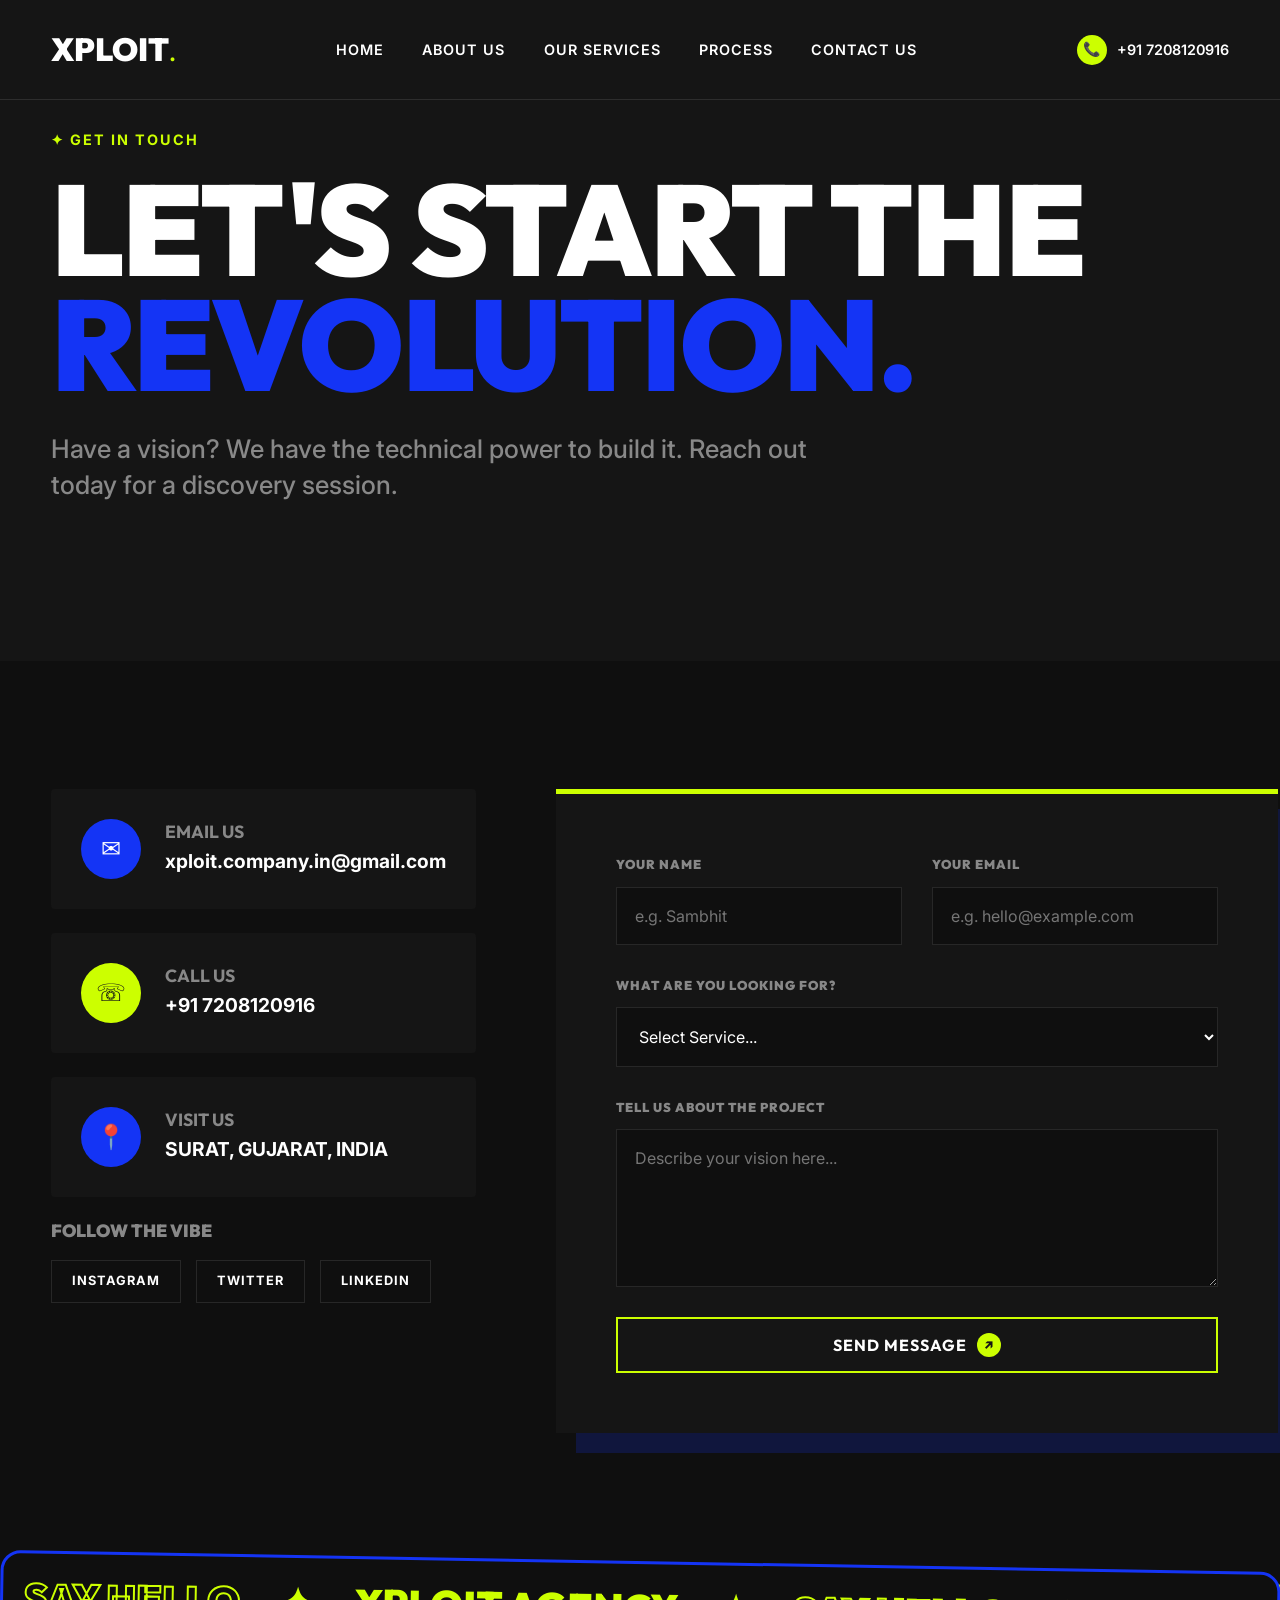
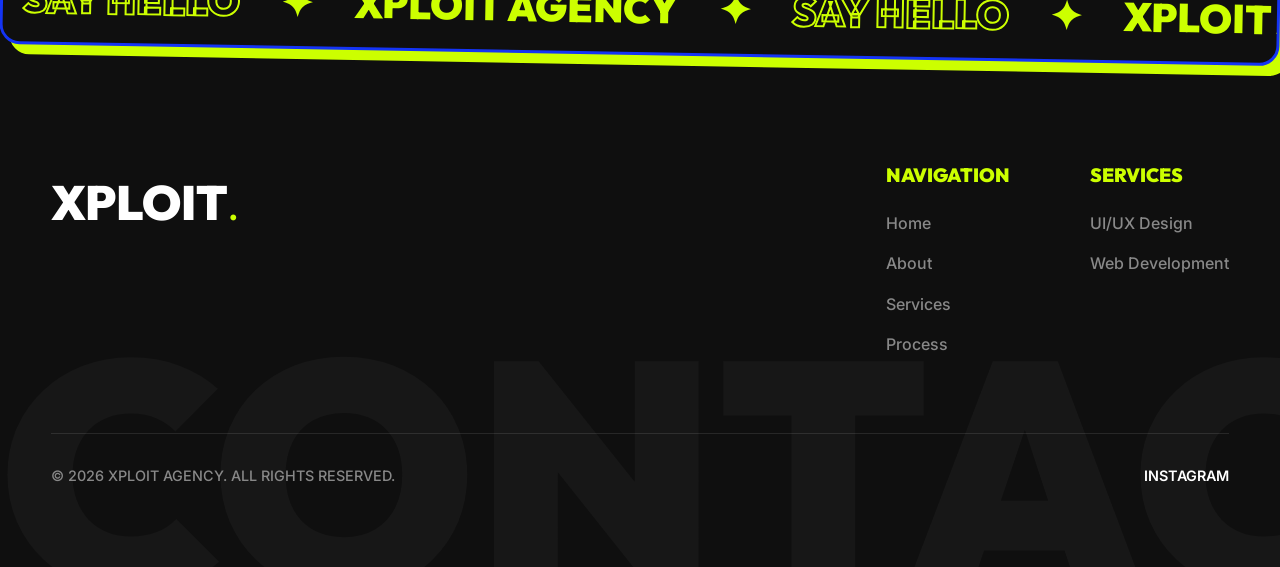
==== contact.html @ c64db159 "Add files via upload" ====
<!DOCTYPE html>
<html lang="en">
<head>
    <meta charset="UTF-8">
    <meta name="viewport" content="width=device-width, initial-scale=1.0">
    <title>Contact Us | Xploit Agency</title>
    <meta name="description" content="Get in touch with Xploit Agency for high-end digital solutions.">
    
    <!-- Google Fonts -->
    <link rel="preconnect" href="https://fonts.googleapis.com">
    <link rel="preconnect" href="https://fonts.gstatic.com" crossorigin>
    <link href="https://fonts.googleapis.com/css2?family=Outfit:wght@400;700;900&family=Inter:wght@400;500;600&display=swap" rel="stylesheet">
    
    <link rel="stylesheet" href="styles.css">
</head>
<body class="bg-darker text-white">
    <header class="navbar">
        <div class="container">
            <a href="index.html" class="logo">
                <span class="logo-text">XPLOIT</span><span class="dot">.</span>
            </a>
            <nav class="nav-links">
                <a href="index.html">Home</a>
                <a href="about.html">About Us</a>
                <a href="services.html">Our Services</a>
                <a href="process.html">Process</a>
                <a href="contact.html" class="active">Contact Us</a>
            </nav>
            <div class="nav-contact">
                <span class="phone-icon">📞</span>
                <span class="phone-number">+91 7208120916</span>
            </div>
            <button class="mobile-menu-btn" aria-label="Toggle menu">
                <span></span>
                <span></span>
                <span></span>
            </button>
        </div>
    </header>

    <main>
        <!-- Contact Hero -->
        <section class="contact-hero section-padding bg-dark">
            <div class="container">
                <div class="section-label neon-text">✦ GET IN TOUCH</div>
                <h1 class="giant-text">LET'S START THE<br><span class="text-blue">REVOLUTION.</span></h1>
                <p class="big-para" style="max-width: 800px; margin-top: 30px; color: var(--color-grey);">
                    Have a vision? We have the technical power to build it. Reach out today for a discovery session.
                </p>
            </div>
        </section>

        <!-- Contact Content Section -->
        <section class="contact-main-section section-padding">
            <div class="container">
                <div class="contact-grid">
                    
                    <!-- Left: Contact Details -->
                    <div class="contact-details">
                        <div class="contact-method-card">
                            <span class="method-icon blue-bg">✉</span>
                            <div class="method-info">
                                <h3>EMAIL US</h3>
                                <a href="mailto:xploit.company.in@gmail.com">xploit.company.in@gmail.com</a>
                            </div>
                        </div>

                        <div class="contact-method-card">
                            <span class="method-icon neon-bg" style="color:var(--color-dark)">☏</span>
                            <div class="method-info">
                                <h3>CALL US</h3>
                                <a href="tel:+917208120916">+91 7208120916</a>
                            </div>
                        </div>

                        <div class="contact-method-card">
                            <span class="method-icon blue-bg">📍</span>
                            <div class="method-info">
                                <h3>VISIT US</h3>
                                <p>SURAT, GUJARAT, INDIA</p>
                            </div>
                        </div>

                        <div class="social-box mt-4">
                            <h3>FOLLOW THE VIBE</h3>
                            <div class="social-links-grid">
                                <a href="#" class="social-tag">INSTAGRAM</a>
                                <a href="#" class="social-tag">TWITTER</a>
                                <a href="#" class="social-tag">LINKEDIN</a>
                            </div>
                        </div>
                    </div>

                    <!-- Right: Sleek Form -->
                    <div class="contact-form-wrapper">
                        <form id="xploit-contact-form" class="modern-form">
                            <div class="form-row">
                                <div class="input-group">
                                    <label>YOUR NAME</label>
                                    <input type="text" placeholder="e.g. Sambhit" required>
                                </div>
                                <div class="input-group">
                                    <label>YOUR EMAIL</label>
                                    <input type="email" placeholder="e.g. hello@example.com" required>
                                </div>
                            </div>

                            <div class="input-group">
                                <label>WHAT ARE YOU LOOKING FOR?</label>
                                <select required>
                                    <option value="" disabled selected>Select Service...</option>
                                    <option value="uiux">UI/UX Design</option>
                                    <option value="web">Web Development</option>
                                    <option value="prototype">Build & Prototype</option>
                                    <option value="other">Full Launch</option>
                                </select>
                            </div>

                            <div class="input-group">
                                <label>TELL US ABOUT THE PROJECT</label>
                                <textarea placeholder="Describe your vision here..." rows="6" required></textarea>
                            </div>

                            <button type="submit" class="btn btn-outline-neon" style="width: 100%; justify-content: center;">
                                SEND MESSAGE <span>↗</span>
                            </button>
                        </form>
                    </div>

                </div>
            </div>
        </section>

        <!-- Decorative Strip -->
        <div class="funky-strip">
            <div class="funky-marquee">
                <span class="outline">SAY HELLO</span> <span>✦</span>
                <span>XPLOIT AGENCY</span> <span>✦</span>
                <span class="outline">SAY HELLO</span> <span>✦</span>
                <span>XPLOIT AGENCY</span> <span>✦</span>
                <span class="outline">SAY HELLO</span> <span>✦</span>
                <span>XPLOIT AGENCY</span> <span>✦</span>
                <span class="outline">SAY HELLO</span> <span>✦</span>
                <span>XPLOIT AGENCY</span> <span>✦</span>
            </div>
        </div>
    </main>

    <footer class="big-footer bg-darker">
        <div class="container">
            <div class="footer-top">
                <div class="footer-brand">
                    <a href="index.html" class="logo">
                        <span class="logo-text text-white">XPLOIT</span><span class="dot neon-text">.</span>
                    </a>
                </div>
                <div class="footer-links-grid">
                    <div class="footer-column">
                        <h4>NAVIGATION</h4>
                        <a href="index.html">Home</a>
                        <a href="about.html">About</a>
                        <a href="services.html">Services</a>
                        <a href="process.html">Process</a>
                    </div>
                    <div class="footer-column">
                        <h4>SERVICES</h4>
                        <a href="#">UI/UX Design</a>
                        <a href="#">Web Development</a>
                    </div>
                </div>
            </div>
            <div class="footer-bottom">
                <div class="copyright">&copy; 2026 XPLOIT AGENCY. ALL RIGHTS RESERVED.</div>
                <div class="socials">
                    <a href="#">INSTAGRAM</a>
                </div>
            </div>
        </div>
        <div class="footer-watermark">CONTACT</div>
    </footer>

    <script src="script.js"></script>
</body>
</html>
---- styles.css ----
/* CSS Reset & Variables */
:root {
    /* Xploit Theme Colors */
    --color-blue: #1434F5;
    --color-neon: #CCFF00;
    --color-dark: #151515;
    --color-darker: #0F0F0F;
    --color-dark-grey: #222222;
    --color-light: #F4F4F4;
    --color-white: #FFFFFF;
    --color-grey: #888888;
    
    /* Typography */
    --font-heading: 'Outfit', sans-serif;
    --font-body: 'Inter', sans-serif;
    
    /* Layout */
    --transition: all 0.3s cubic-bezier(0.25, 0.8, 0.25, 1);
}

* { margin: 0; padding: 0; box-sizing: border-box; }
html { scroll-behavior: smooth; }
body {
    background-color: var(--color-darker);
    color: var(--color-white);
    font-family: var(--font-body);
    line-height: 1.6;
    overflow-x: hidden;
}

/* Backgrounds & Text Colors */
.bg-blue { background-color: var(--color-blue); }
.bg-dark { background-color: var(--color-dark); }
.bg-darker { background-color: var(--color-darker); }
.bg-light { background-color: var(--color-light); }
.bg-neon { background-color: var(--color-neon); }

.neon-bg { background-color: var(--color-neon); }
.blue-bg { background-color: var(--color-blue); }

.text-white { color: var(--color-white) !important; }
.text-dark { color: var(--color-darker) !important; }
.neon-text { color: var(--color-neon) !important; }
.text-blue { color: var(--color-blue) !important; }
.text-grey { color: var(--color-grey) !important; }

/* Base Container */
.container {
    width: 100%;
    max-width: 1600px; 
    margin: 0 auto;
    padding: 0 4vw;
}

/* Typography Base */
h1, h2, h3, h4, h5, .logo-text, .giant-text, .stat-number {
    font-family: var(--font-heading);
    font-weight: 900;
    text-transform: uppercase;
    line-height: 1.1;
}

/* Buttons */
.btn {
    display: inline-flex;
    align-items: center;
    gap: 10px;
    padding: 14px 28px;
    border-radius: 0; /* Boxy buttons for this theme */
    font-family: var(--font-heading);
    font-weight: 700;
    font-size: 1rem;
    text-transform: uppercase;
    text-decoration: none;
    transition: var(--transition);
    cursor: pointer;
    letter-spacing: 1px;
}

.btn-outline-neon {
    border: 2px solid var(--color-neon);
    color: var(--color-white);
    background: transparent;
}
.btn-outline-neon:hover {
    background: var(--color-neon);
    color: var(--color-dark);
}
.btn-outline-neon span {
    background: var(--color-neon);
    color: var(--color-dark);
    border-radius: 50%;
    width: 24px;
    height: 24px;
    display: flex;
    justify-content: center;
    align-items: center;
    font-size: 0.9rem;
}
.btn-outline-neon:hover span {
    background: var(--color-white);
}

.btn-dark-outline {
    border: 2px solid rgba(255,255,255,0.2);
    color: var(--color-white);
}
.btn-dark-outline:hover {
    border-color: var(--color-neon);
    color: var(--color-neon);
}

.btn-outline-dark {
    border: 2px solid var(--color-darker);
    color: var(--color-darker);
}
.btn-outline-dark:hover {
    background: var(--color-darker);
    color: var(--color-neon);
}

.btn-solid-dark {
    background: var(--color-darker);
    color: var(--color-white);
    border: 2px solid var(--color-darker);
}
.btn-solid-dark:hover {
    background: transparent;
    color: var(--color-darker);
}

/* Section Spacing */
.section-padding { padding: clamp(80px, 10vw, 140px) 0; }

/* Navbar */
.navbar {
    position: absolute;
    top: 0;
    left: 0;
    width: 100%;
    height: 100px;
    display: flex;
    align-items: center;
    z-index: 1000;
    background: transparent;
    border-bottom: 1px solid rgba(255,255,255,0.1);
    transition: background 0.3s ease;
}

.navbar.scrolled {
    position: fixed;
    background: var(--color-blue);
    box-shadow: 0 10px 30px rgba(0,0,0,0.3);
}

.navbar .container {
    display: flex;
    justify-content: space-between;
    align-items: center;
}

.logo {
    text-decoration: none;
    font-size: 2rem;
    color: var(--color-white);
    display: flex;
    align-items: baseline;
}
.logo .dot { color: var(--color-neon); }

.nav-links { display: flex; gap: 3vw; }
.nav-links a {
    text-decoration: none;
    color: var(--color-white);
    font-weight: 600;
    font-size: 0.9rem;
    text-transform: uppercase;
    letter-spacing: 1px;
    transition: var(--transition);
}
.nav-links a:hover, .nav-links a.active { color: var(--color-neon); }

.nav-contact {
    display: flex;
    align-items: center;
    gap: 10px;
    color: var(--color-white);
    font-weight: 600;
    font-size: 0.9rem;
}
.nav-contact .phone-icon {
    background: var(--color-neon);
    color: var(--color-dark);
    width: 30px;
    height: 30px;
    border-radius: 50%;
    display: flex;
    justify-content: center;
    align-items: center;
    font-size: 14px;
}

.mobile-menu-btn { display: none; background: none; border: none; cursor: pointer; flex-direction: column; gap: 6px; z-index: 1001; }
.mobile-menu-btn span { display: block; width: 30px; height: 3px; background-color: var(--color-white); transition: var(--transition); }

/* Hero Section */
.hero {
    min-height: 100vh;
    padding-top: 150px;
    position: relative;
    overflow: hidden;
    display: flex;
    align-items: center;
}

.hero-grid {
    display: flex;
    justify-content: space-between;
    align-items: flex-start;
    position: relative;
    z-index: 2;
    width: 100%;
}

.hero-stats {
    flex: 0 0 180px;
    display: flex;
    flex-direction: column;
    gap: 40px;
}

.stat-number {
    font-size: 2.5rem;
    color: var(--color-white);
    margin-bottom: 5px;
}
.stat-number .neon-plus { color: var(--color-neon); }
.stat-label {
    font-size: 0.8rem;
    font-weight: 600;
    color: rgba(255,255,255,0.7);
    text-transform: uppercase;
    letter-spacing: 1px;
}

.hero-center {
    flex: 1;
    text-align: center;
    position: relative;
    z-index: 10;
}

.giant-text {
    font-size: clamp(4rem, 10vw, 12rem);
    line-height: 0.9;
    letter-spacing: -2px;
}

.hero-right {
    flex: 0 0 250px;
    display: flex;
    flex-direction: column;
    align-items: flex-end;
    text-align: right;
    gap: 30px;
}

.decorative-star {
    color: var(--color-neon);
    font-size: 3rem;
    line-height: 1;
}

.hero-desc {
    color: rgba(255,255,255,0.9);
    font-size: 0.95rem;
}

.hero-outline-bg {
    position: absolute;
    top: 50%;
    left: 50%;
    transform: translate(-50%, -50%);
    font-family: var(--font-heading);
    font-size: clamp(10rem, 25vw, 30rem);
    font-weight: 900;
    color: transparent;
    -webkit-text-stroke: 2px rgba(255,255,255,0.1);
    z-index: 1;
    pointer-events: none;
    white-space: nowrap;
}

/* Marquee Strip */
.marquee-strip {
    background: var(--color-neon);
    padding: 20px 0;
    overflow: hidden;
    position: relative;
    white-space: nowrap;
    display: flex;
    align-items: center;
}

.marquee-content {
    display: inline-flex;
    animation: marquee 20s linear infinite;
}

.marquee-content span {
    font-family: var(--font-heading);
    font-weight: 900;
    font-size: 1.5rem;
    color: var(--color-darker);
    text-transform: uppercase;
    margin: 0 30px;
}
.marquee-content .plus {
    margin: 0;
}

@keyframes marquee {
    0% { transform: translateX(0); }
    100% { transform: translateX(-50%); }
}

/* Section Headers */
.section-label {
    font-size: 0.9rem;
    font-weight: 700;
    letter-spacing: 2px;
    margin-bottom: 20px;
}

.section-top { margin-bottom: 60px; }
.section-title-wrapper {
    display: flex;
    justify-content: space-between;
    align-items: flex-end;
    gap: 40px;
    flex-wrap: wrap;
}

.what-we-do h2 {
    font-size: clamp(2rem, 4vw, 3.5rem);
    max-width: 800px;
}

/* Services Cards / What We Do */
.services-cards {
    display: grid;
    grid-template-columns: repeat(3, 1fr);
    gap: 30px;
}

.svc-card {
    padding: 40px;
    display: flex;
    flex-direction: column;
    gap: 20px;
    border-radius: 4px;
    transition: transform 0.3s ease;
}

.svc-card:hover { transform: translateY(-10px); }

.dark-card { background: var(--color-dark-grey); }
.blue-card { background: var(--color-blue); }

.svc-top {
    display: flex;
    justify-content: space-between;
    align-items: flex-start;
    gap: 20px;
}

.svc-card h3 { font-size: 1.5rem; }
.svc-card p { font-size: 0.95rem; opacity: 0.8; margin-bottom: 20px; }

.arrow-circle {
    width: 40px;
    height: 40px;
    border-radius: 50%;
    display: flex;
    justify-content: center;
    align-items: center;
    font-weight: bold;
    font-size: 1.2rem;
    flex-shrink: 0;
}
.arrow-circle.neon-arrow { background: var(--color-neon); color: var(--color-dark); }

.svc-image {
    width: 100%;
    height: 200px;
    background-size: cover;
    background-position: center;
    margin-top: auto;
}
.placeholder-img-1 { background-image: url('https://images.unsplash.com/photo-1542744173-8e7e53415bb0?q=80&w=800'); }
.placeholder-img-2 { background-image: url('https://images.unsplash.com/photo-1551288049-bebda4e38f71?q=80&w=800'); }
.placeholder-img-3 { background-image: url('https://images.unsplash.com/photo-1552664730-d307ca884978?q=80&w=800'); }

/* About / Who We Are */
.who-we-are { overflow: hidden; }

.about-grid {
    display: grid;
    grid-template-columns: 1fr 1fr 1fr;
    gap: 5vw;
    align-items: center;
    margin-bottom: 80px;
}

.about-left h2 { font-size: clamp(2rem, 3.5vw, 3.5rem); margin-bottom: 20px; }
.about-left p { margin-bottom: 30px; font-size: 1.05rem; }

.about-badges { display: flex; flex-direction: column; gap: 15px; }
.badge-item { display: flex; align-items: center; gap: 15px; }
.badge-icon {
    width: 36px; height: 36px; border-radius: 50%;
    display: flex; justify-content: center; align-items: center;
    color: var(--color-dark); font-weight: bold; font-size: 1.2rem;
}
.badge-item .blue-bg { color: var(--color-white); }
.badge-text { font-weight: 700; color: var(--color-darker); font-size: 0.9rem; }

.portrait-image-wrapper img {
    width: 100%;
    height: 600px;
    object-fit: cover;
    object-position: center top;
}

.intro-box {
    background: #fff;
    padding: 20px;
    box-shadow: 0 10px 30px rgba(0,0,0,0.05);
    margin-bottom: 40px;
    border-top: 4px solid var(--color-neon);
}
.intro-box img { width: 100%; height: 120px; object-fit: cover; margin-bottom: 15px; }
.intro-box p { font-size: 0.9rem; color: var(--color-dark-grey); font-weight: 600;}

.progress-container { display: flex; flex-direction: column; gap: 20px; }
.progress-item { width: 100%; }
.progress-top { display: flex; justify-content: space-between; margin-bottom: 8px; font-weight: 700; color: var(--color-darker); font-size: 0.9rem;}
.progress-bar { width: 100%; height: 8px; background: #e0e0e0; border-radius: 4px; overflow: hidden; }
.progress-fill { height: 100%; }

/* Funky Marquee Strip */
.funky-strip {
    background: var(--color-darker);
    padding: 24px 0;
    margin-bottom: 30px;
    border-radius: 20px;
    overflow: hidden;
    display: flex;
    white-space: nowrap;
    border: 3px solid var(--color-blue);
    position: relative;
    box-shadow: 10px 10px 0 var(--color-neon);
    transform: rotate(1deg);
    transition: var(--transition);
}
.funky-strip:hover {
    transform: rotate(-1deg);
    box-shadow: -10px 10px 0 var(--color-blue);
    border-color: var(--color-neon);
}
.funky-marquee {
    display: inline-flex;
    animation: marquee 12s linear infinite;
    align-items: center;
}
.funky-marquee span {
    font-family: var(--font-heading);
    font-weight: 900;
    font-size: 2.5rem;
    color: var(--color-neon);
    margin: 0 20px;
    line-height: 1;
}
.funky-marquee span.outline {
    color: transparent;
    -webkit-text-stroke: 2px var(--color-neon);
}

/* Neon Callout */
.neon-callout-strip {
    padding: 40px;
    text-align: center;
    font-family: var(--font-heading);
    font-weight: 900;
    font-size: clamp(1.5rem, 3vw, 2.5rem);
    letter-spacing: 1px;
}

/* Process Section */
.process h2 { font-size: clamp(2rem, 3.5vw, 3.5rem); max-width: 800px; margin: 0 auto; }
.process-steps {
    display: grid;
    grid-template-columns: repeat(4, 1fr);
    gap: 30px;
    margin-top: 60px;
}
.step-card {
    padding: 30px 0;
    border-top: 1px solid rgba(255,255,255,0.1);
}
.step-number { font-size: 3rem; margin-bottom: 15px; }
.step-card h3 { font-size: 1.2rem; }

/* CTA Banner */
.cta-flex { display: flex; justify-content: space-between; align-items: center; flex-wrap: wrap; gap: 30px; }
.giant-cta { font-size: clamp(2.5rem, 5vw, 4.5rem); letter-spacing: -1px; }

/* Big Footer */
.big-footer { padding: 80px 0; position: relative; overflow: hidden; }
.footer-top { display: flex; gap: 60px; flex-wrap: wrap; margin-bottom: 60px; position: relative; z-index: 2;}
.footer-brand .logo-text { font-size: 3rem; }
.footer-brand .dot { font-size: 3rem; }

.footer-links-grid { display: flex; gap: 80px; flex-wrap: wrap; flex: 1; justify-content: flex-end; }
.footer-column h4 { font-size: 1.2rem; color: var(--color-white); margin-bottom: 24px; color: var(--color-neon);}
.footer-column a { display: block; color: var(--color-grey); text-decoration: none; margin-bottom: 15px; font-weight: 500; transition: var(--transition); }
.footer-column a:hover { color: var(--color-white); }

.footer-bottom { display: flex; justify-content: space-between; align-items: center; padding-top: 30px; border-top: 1px solid rgba(255,255,255,0.1); color: var(--color-grey); font-weight: 500; font-size: 0.9rem; position: relative; z-index: 2;}
.socials { display: flex; gap: 30px; }
.socials a { color: var(--color-white); text-decoration: none; font-weight: 600; font-size: 0.9rem; transition: var(--transition); }
.socials a:hover { color: var(--color-neon); }

/* Giant Watermark */
.footer-watermark {
    font-family: var(--font-heading);
    font-size: clamp(8rem, 25vw, 30rem);
    font-weight: 900;
    color: rgba(255, 255, 255, 0.03);
    text-align: center;
    line-height: 0.75;
    position: absolute;
    bottom: -5%;
    left: 50%;
    transform: translateX(-50%);
    width: 100%;
    pointer-events: none;
    z-index: 1;
}

/* Responsive Overrides */
@media (max-width: 1200px) {
    .about-grid { grid-template-columns: 1fr; }
    .about-center { order: -1; }
    .portrait-image-wrapper img { height: 400px; }
}

@media (max-width: 992px) {
    .hero-grid { flex-direction: column; align-items: center; text-align: center; gap: 50px; }
    .hero-stats { flex-direction: row; justify-content: center; flex-wrap: wrap; gap: 30px; }
    .hero-right { align-items: center; text-align: center; }
    
    .services-cards, .process-steps { grid-template-columns: 1fr; }
    .section-title-wrapper { flex-direction: column; align-items: flex-start; }
    .what-we-do h2 { max-width: 100%; }
    
    .brands-strip { flex-wrap: wrap; gap: 20px; justify-content: center; }
    .neon-callout-strip { display: flex; flex-direction: column; }
    .cta-flex { flex-direction: column; text-align: center; }
}

@media (max-width: 768px) {
    .nav-links, .nav-contact { display: none; }
    .mobile-menu-btn { display: flex; }

    .nav-links.mobile-active {
        display: flex;
        flex-direction: column;
        position: absolute;
        top: 100px;
        left: 0;
        width: 100%;
        background: var(--color-blue);
        padding: 20px;
        border-bottom: 1px solid rgba(255,255,255,0.1);
        box-shadow: 0 10px 30px rgba(0,0,0,0.5);
    }
    
    .nav-links.mobile-active a {
        padding: 15px 0;
        border-bottom: 1px solid rgba(255,255,255,0.1);
        text-align: center;
        width: 100%;
        font-size: 1.2rem;
    }
    
    .footer-top {
        display: flex;
        flex-direction: column;
        align-items: flex-start;
        text-align: left;
    }
    .footer-links-grid { 
        justify-content: flex-start; 
        text-align: left;
        width: 100%;
        display: grid;
        grid-template-columns: 1fr 1fr;
        gap: 40px 20px;
        margin-top: 20px;
    }
    .footer-column:last-child {
        grid-column: span 2;
    }
    .footer-brand {
        display: flex;
        flex-direction: column;
        align-items: flex-start;
        text-align: left;
    }
    .footer-bottom { 
        flex-direction: column; 
        gap: 20px; 
        align-items: flex-start;
        text-align: left; 
    }
}

/* About Page Specific Styles */
.big-para {
    font-size: clamp(1.2rem, 2vw, 1.8rem);
    line-height: 1.4;
    font-weight: 500;
    margin-bottom: 30px;
}

.about-intro-grid {
    display: grid;
    grid-template-columns: 2fr 1fr;
    gap: 80px;
    margin-top: 40px;
    align-items: center;
}

.intro-right {
    position: relative;
    display: flex;
    justify-content: center;
    align-items: center;
}

.decorative-blob {
    position: absolute;
    width: 200px;
    height: 200px;
    border-radius: 50%;
    filter: blur(80px);
    opacity: 0.5;
    z-index: 1;
}

.intro-right .stat-card {
    position: relative;
    z-index: 2;
    padding: 60px 40px;
    text-align: center;
    border: 3px solid var(--color-neon);
    box-shadow: 15px 15px 0 var(--color-white);
}

.intro-right .stat-card h2 {
    font-size: 6rem;
    line-height: 1;
}

.intro-right .stat-card p {
    font-weight: 900;
    letter-spacing: 2px;
    color: var(--color-white);
}

/* Team Cards */
.team-grid {
    display: grid;
    grid-template-columns: repeat(3, 1fr);
    gap: 40px;
    margin-top: 80px;
}

.team-card {
    background: var(--color-dark);
    border: 1px solid rgba(255,255,255,0.05);
    transition: var(--transition);
}

.team-card:hover {
    border-color: var(--color-blue);
    transform: translateY(-10px);
}

.member-image-wrapper {
    position: relative;
    overflow: hidden;
    height: 450px;
}

.member-image-wrapper img {
    width: 100%;
    height: 100%;
    object-fit: cover;
    filter: grayscale(1);
    transition: var(--transition);
}

.team-card:hover .member-image-wrapper img {
    filter: grayscale(0);
    transform: scale(1.05);
}

.member-overlay {
    position: absolute;
    inset: 0;
    background: rgba(20, 52, 245, 0.4);
    display: flex;
    justify-content: center;
    align-items: center;
    gap: 20px;
    opacity: 0;
    transition: var(--transition);
}

.team-card:hover .member-overlay {
    opacity: 1;
}

.social-link {
    width: 45px;
    height: 45px;
    background: var(--color-neon);
    color: var(--color-dark);
    display: flex;
    justify-content: center;
    align-items: center;
    font-weight: 900;
    cursor: pointer;
}

.member-info {
    padding: 30px;
    text-align: center;
}

.member-info h3 {
    font-size: 1.8rem;
    margin-bottom: 5px;
}

.member-degree {
    font-size: 0.8rem;
    font-weight: 700;
    color: rgba(255,255,255,0.6);
    letter-spacing: 1px;
    margin-bottom: 15px;
}

.member-role {
    font-weight: 500;
    color: var(--color-grey);
}

@media (max-width: 992px) {
    .about-intro-grid, .team-grid {
        grid-template-columns: 1fr;
    }
    .intro-right {
        margin-top: 40px;
    }
}

/* Services Page Specific Styles */
.services-detailed-grid {
    display: flex;
    flex-direction: column;
    gap: 120px;
    margin-top: 80px;
}

.service-detail-card {
    display: grid;
    grid-template-columns: 100px 1fr 1fr;
    gap: 60px;
    align-items: center;
    border-top: 1px solid rgba(255,255,255,0.05);
    padding-top: 60px;
    transition: var(--transition);
}

.service-detail-card:hover { border-top-color: var(--color-neon); }

.sd-number {
    font-family: var(--font-heading);
    font-size: 4rem;
    font-weight: 900;
    line-height: 1;
    color: transparent;
    -webkit-text-stroke: 1px var(--color-grey);
}

.service-detail-card:hover .sd-number {
    color: var(--color-neon);
    -webkit-text-stroke: 0;
}

.sd-content h2 {
    font-size: 3rem;
    margin-bottom: 25px;
    letter-spacing: -1px;
}

.sd-content p {
    font-size: 1.1rem;
    color: var(--color-grey);
    line-height: 1.8;
    margin-bottom: 30px;
}

.sd-features {
    list-style: none;
    display: grid;
    grid-template-columns: repeat(2, 1fr);
    gap: 15px;
}

.sd-features li {
    font-weight: 700;
    color: var(--color-white);
    font-size: 0.9rem;
    letter-spacing: 1px;
}

.sd-image-placeholder {
    width: 100%;
    height: 350px;
    display: flex;
    justify-content: center;
    align-items: center;
    position: relative;
    overflow: hidden;
    clip-path: polygon(0% 0%, 100% 0%, 100% 90%, 90% 100%, 0% 100%);
    transition: var(--transition);
    background: var(--color-dark); /* Fallback bg */
}

.sd-image-placeholder img {
    width: 100%;
    height: 100%;
    object-fit: cover;
    filter: grayscale(1) brightness(0.6);
    transition: var(--transition);
}

.service-detail-card:hover .sd-image-placeholder img {
    filter: grayscale(0) brightness(1);
    transform: scale(1.1);
}

.sd-image-placeholder .icon-box {
    font-size: 8rem;
    line-height: 1;
    transition: var(--transition);
}

.service-detail-card:hover .icon-box {
    transform: rotate(15deg) scale(1.2);
}

@media (max-width: 1200px) {
    .service-detail-card {
        grid-template-columns: 100px 1fr;
    }
    .sd-image-placeholder {
        grid-column: span 2;
        margin-top: 40px;
    }
}

@media (max-width: 768px) {
    .service-detail-card {
        grid-template-columns: 1fr;
        gap: 20px;
    }
    .sd-number { font-size: 3rem; }
    .sd-content h2 { font-size: 2rem; }
    .sd-features { grid-template-columns: 1fr; }
    .sd-image-placeholder { grid-column: span 1; height: 250px; }
}

/* Process Page Specific Styles */
.process-timeline {
    display: flex;
    flex-direction: column;
    gap: 150px;
}

.process-step-item {
    display: flex;
    flex-direction: column;
    gap: 40px;
}

.ps-header {
    display: flex;
    align-items: center;
    gap: 20px;
    border-bottom: 2px solid rgba(255,255,255,0.05);
    padding-bottom: 20px;
}

.ps-number {
    font-family: var(--font-heading);
    font-size: 5rem;
    font-weight: 900;
    line-height: 1;
}

.ps-title {
    font-size: 3rem;
    letter-spacing: -1px;
    text-transform: uppercase;
}

.ps-body {
    display: grid;
    grid-template-columns: 1fr 1fr;
    gap: 80px;
    align-items: center;
}

.ps-body.flipped .ps-content {
    order: 2;
}

.ps-body.flipped .ps-visual {
    order: 1;
}

.ps-content p {
    font-size: 1.2rem;
    color: var(--color-grey);
    margin-bottom: 30px;
}

.ps-list {
    list-style: none;
    display: grid;
    grid-template-columns: 1fr 1fr;
    gap: 20px;
}

.ps-list li {
    font-weight: 700;
    color: var(--color-white);
    letter-spacing: 1px;
    font-size: 0.9rem;
}

.ps-visual {
    width: 100%;
    height: 400px;
    display: flex;
    justify-content: center;
    align-items: center;
    border-radius: 4px;
    position: relative;
    overflow: hidden;
    transition: var(--transition);
    z-index: 1;
}

.ps-visual::after {
    content: '';
    position: absolute;
    inset: 0;
    border: 3px solid var(--color-neon);
    transform: translate(15px, 15px);
    z-index: -1;
    transition: var(--transition);
}

.process-step-item:hover .ps-visual {
    transform: translate(-10px, -10px);
    box-shadow: 20px 20px 0 var(--color-blue);
}

.process-step-item:hover .ps-visual::after {
    transform: translate(25px, 25px);
    border-color: var(--color-white);
}

.ps-visual img {
    width: 100%;
    height: 100%;
    object-fit: cover;
    filter: grayscale(1) brightness(0.7);
    transition: var(--transition);
}

.process-step-item:hover .ps-visual img {
    filter: grayscale(0) brightness(1);
    transform: scale(1.05);
}

.ps-icon {
    display: none; /* Hide if still there */
}

@media (max-width: 992px) {
    .ps-title { font-size: 2rem; }
    .ps-number { font-size: 3.5rem; }
    .ps-body, .ps-body.flipped {
        grid-template-columns: 1fr;
    }
    .ps-body.flipped .ps-content, .ps-body.flipped .ps-visual {
        order: unset;
    }
    .ps-list { grid-template-columns: 1fr; }
    .ps-visual { height: 250px; }
    .ps-icon { font-size: 6rem; }
}

/* Contact Page Specific Styles */
.contact-grid {
    display: grid;
    grid-template-columns: 1fr 1.5fr;
    gap: 80px;
}

.contact-method-card {
    display: flex;
    align-items: center;
    gap: 24px;
    background: var(--color-dark);
    padding: 30px;
    margin-bottom: 24px;
    border-radius: 4px;
    transition: var(--transition);
}

.contact-method-card:hover { border-bottom: 3px solid var(--color-blue); transform: translateY(-5px); }

.method-icon {
    width: 60px;
    height: 60px;
    border-radius: 50%;
    display: flex;
    justify-content: center;
    align-items: center;
    font-size: 1.5rem;
}

.method-info h3 { font-size: 1.1rem; color: var(--color-grey); margin-bottom: 5px; font-family: var(--font-heading); font-weight: 700; text-transform: uppercase; }
.method-info a, .method-info p { font-size: 1.2rem; font-weight: 700; color: var(--color-white); text-decoration: none; }
.method-info a:hover { color: var(--color-neon); }

.social-box h3 { font-size: 1.1rem; color: var(--color-grey); margin-bottom: 20px; text-transform: uppercase; font-family: var(--font-heading); font-weight: 900; }
.social-links-grid { display: flex; flex-wrap: wrap; gap: 15px; }

.social-tag {
    padding: 10px 20px;
    border: 1px solid rgba(255,255,255,0.1);
    color: var(--color-white);
    text-decoration: none;
    font-weight: 700;
    font-size: 0.8rem;
    transition: var(--transition);
    letter-spacing: 1px;
}

.social-tag:hover { background: var(--color-white); color: var(--color-dark); border-color: var(--color-white); }

/* Form Styles */
.contact-form-wrapper {
    background: var(--color-dark);
    padding: 60px;
    border-top: 5px solid var(--color-neon);
    box-shadow: 20px 20px 0 rgba(20, 52, 245, 0.2);
}

.modern-form .form-row {
    display: grid;
    grid-template-columns: 1fr 1fr;
    gap: 30px;
}

.input-group {
    margin-bottom: 30px;
    display: flex;
    flex-direction: column;
}

.input-group label {
    font-family: var(--font-heading);
    font-weight: 900;
    font-size: 0.8rem;
    color: var(--color-grey);
    margin-bottom: 12px;
    letter-spacing: 1px;
}

.input-group input, .input-group textarea, .input-group select {
    background: var(--color-darker);
    border: 1px solid rgba(255,255,255,0.1);
    padding: 18px;
    color: var(--color-white);
    font-family: var(--font-body);
    font-size: 1rem;
    transition: var(--transition);
    border-radius: 0;
}

.input-group input:focus, .input-group textarea:focus, .input-group select:focus {
    outline: none;
    border-color: var(--color-neon);
    box-shadow: 0 0 15px rgba(204, 255, 0, 0.1);
}

@media (max-width: 992px) {
    .contact-grid { grid-template-columns: 1fr; }
    .modern-form .form-row { grid-template-columns: 1fr; }
    .contact-form-wrapper { padding: 40px 20px; }
}
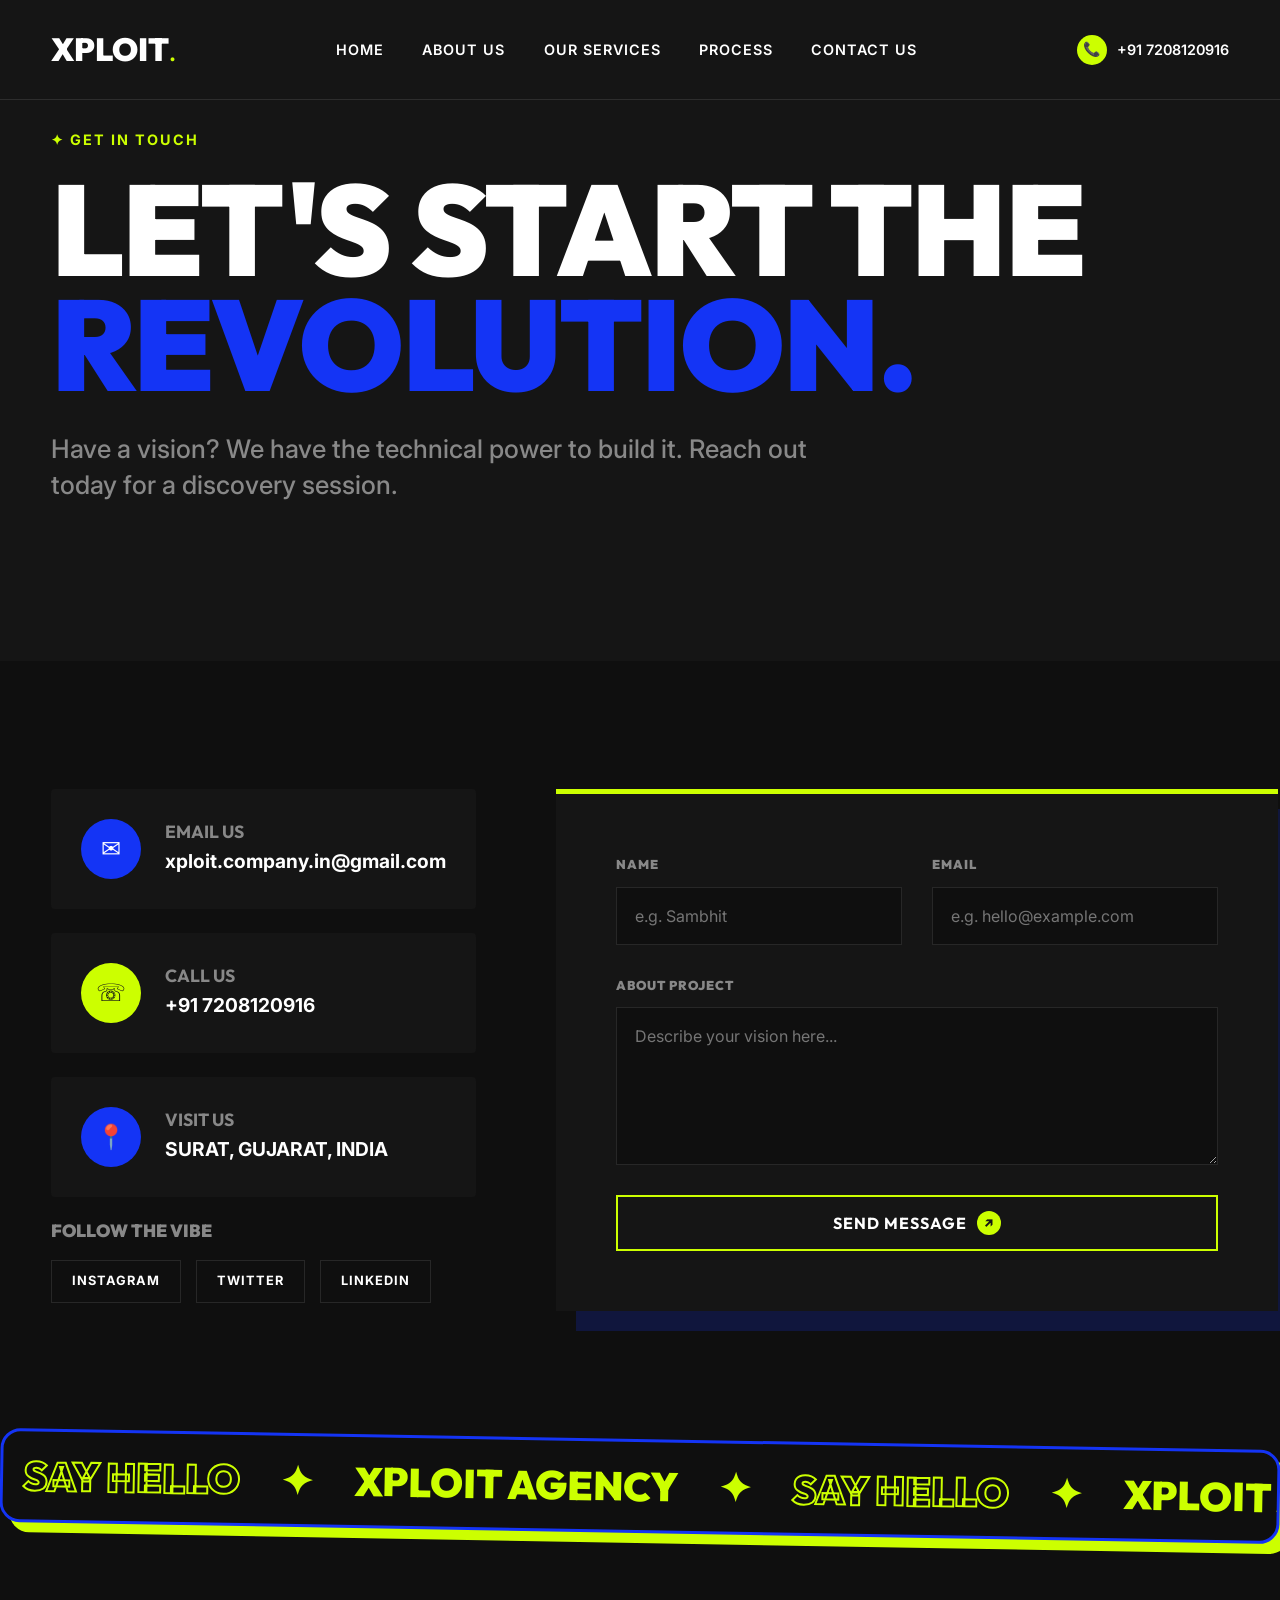
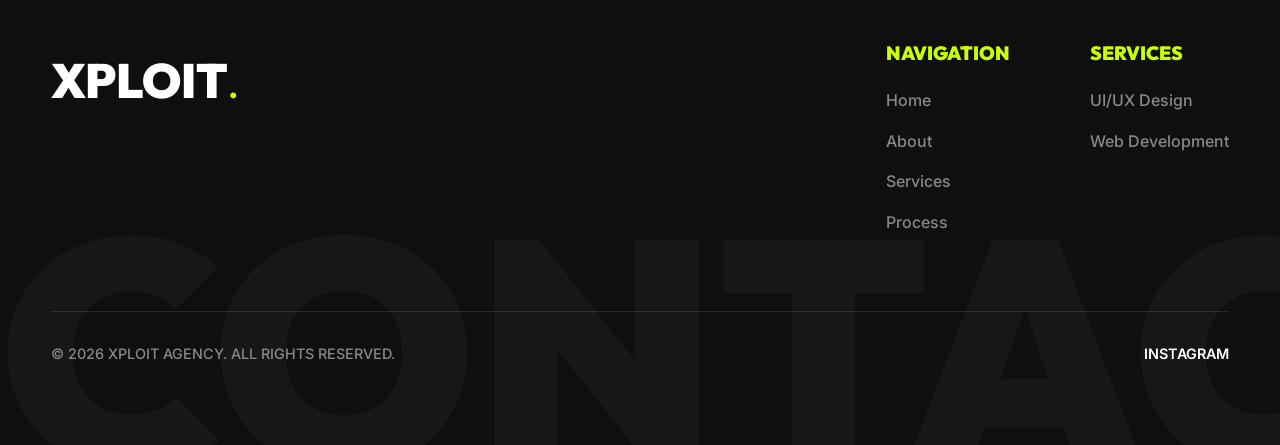
==== commit 5bd907f4: "Add files via upload" ====
--- a/contact.html
+++ b/contact.html
@@ -96,29 +96,23 @@
                         <form id="xploit-contact-form" class="modern-form">
                             <div class="form-row">
                                 <div class="input-group">
-                                    <label>YOUR NAME</label>
+                                    <label>NAME</label>
                                     <input type="text" placeholder="e.g. Sambhit" required>
                                 </div>
                                 <div class="input-group">
-                                    <label>YOUR EMAIL</label>
+                                    <label>EMAIL</label>
                                     <input type="email" placeholder="e.g. hello@example.com" required>
                                 </div>
+
                             </div>
 
-                            <div class="input-group">
-                                <label>WHAT ARE YOU LOOKING FOR?</label>
-                                <select required>
-                                    <option value="" disabled selected>Select Service...</option>
-                                    <option value="uiux">UI/UX Design</option>
-                                    <option value="web">Web Development</option>
-                                    <option value="prototype">Build & Prototype</option>
-                                    <option value="other">Full Launch</option>
-                                </select>
-                            </div>
+                             <!-- Removed Service selection as requested -->
+
 
                             <div class="input-group">
-                                <label>TELL US ABOUT THE PROJECT</label>
+                                <label>ABOUT PROJECT</label>
                                 <textarea placeholder="Describe your vision here..." rows="6" required></textarea>
+
                             </div>
 
                             <button type="submit" class="btn btn-outline-neon" style="width: 100%; justify-content: center;">
--- a/styles.css
+++ b/styles.css
@@ -153,6 +153,12 @@
     box-shadow: 0 10px 30px rgba(0,0,0,0.3);
 }
 
+.navbar:has(.mobile-menu-btn.active) {
+    background: transparent !important;
+    box-shadow: none !important;
+}
+
+
 .navbar .container {
     display: flex;
     justify-content: space-between;
@@ -573,26 +579,112 @@
     .nav-links, .nav-contact { display: none; }
     .mobile-menu-btn { display: flex; }
 
+    /* Modern Overlay Style */
     .nav-links.mobile-active {
         display: flex;
         flex-direction: column;
-        position: absolute;
-        top: 100px;
+        justify-content: center;
+        align-items: flex-start;
+        position: fixed;
+        top: 0;
         left: 0;
         width: 100%;
-        background: var(--color-blue);
-        padding: 20px;
-        border-bottom: 1px solid rgba(255,255,255,0.1);
-        box-shadow: 0 10px 30px rgba(0,0,0,0.5);
+        height: 100vh;
+        background: rgba(15, 15, 15, 0.98);
+        backdrop-filter: blur(20px);
+        padding: 100px 10vw 40px;
+        z-index: 999;
+        transform: translateY(-100%);
+        opacity: 0;
+        transition: transform 0.6s cubic-bezier(1, 0, 0, 1), opacity 0.4s ease;
+        border: none;
+        box-shadow: none;
+        overflow: hidden;
+    }
+    
+    .nav-links.mobile-active.mobile-active {
+        transform: translateY(0);
+        opacity: 1;
     }
     
     .nav-links.mobile-active a {
-        padding: 15px 0;
-        border-bottom: 1px solid rgba(255,255,255,0.1);
-        text-align: center;
-        width: 100%;
-        font-size: 1.2rem;
-    }
+        padding: 12px 0;
+        border-bottom: none;
+        text-align: left;
+        width: auto;
+        font-size: clamp(2rem, 10vw, 3.5rem);
+        font-family: var(--font-heading);
+        font-weight: 900;
+        letter-spacing: -1px;
+        line-height: 1;
+        opacity: 0;
+        transform: translateY(30px);
+        transition: none; /* Controlled by animation */
+    }
+
+    .nav-links.mobile-active.mobile-active a {
+        animation: linkSlideIn 0.8s cubic-bezier(0.25, 1, 0.5, 1) forwards;
+    }
+
+    .nav-links.mobile-active a:nth-child(1) { animation-delay: 0.1s; }
+    .nav-links.mobile-active a:nth-child(2) { animation-delay: 0.2s; }
+    .nav-links.mobile-active a:nth-child(3) { animation-delay: 0.3s; }
+    .nav-links.mobile-active a:nth-child(4) { animation-delay: 0.4s; }
+    .nav-links.mobile-active a:nth-child(5) { animation-delay: 0.5s; }
+
+    @keyframes linkSlideIn {
+        to {
+            opacity: 1;
+            transform: translateY(0);
+        }
+    }
+
+    .nav-links.mobile-active a.active {
+        color: var(--color-neon);
+    }
+    
+    .nav-links.mobile-active a:hover {
+        padding-left: 10px;
+        color: var(--color-neon);
+    }
+
+    /* Watermark for mobile menu overlay background */
+    .nav-links.mobile-active::after {
+        content: "XPLOIT";
+        position: absolute;
+        bottom: 2rem;
+        right: -10%;
+        font-family: var(--font-heading);
+        font-size: clamp(8rem, 30vw, 15rem);
+        font-weight: 900;
+        color: rgba(255, 255, 255, 0.025);
+        pointer-events: none;
+        z-index: -1;
+        line-height: 1;
+        letter-spacing: -5px;
+    }
+
+    .nav-links.mobile-active a::before {
+        content: "●";
+        color: var(--color-neon);
+        font-size: 0.8rem;
+        margin-right: 15px;
+        opacity: 0;
+        transition: opacity 0.3s ease;
+    }
+    .nav-links.mobile-active a.active::before {
+        opacity: 1;
+    }
+
+    .mobile-menu-btn {
+        position: relative;
+        z-index: 1001;
+    }
+
+    .mobile-menu-btn.active span:nth-child(1) { background-color: var(--color-neon); }
+    .mobile-menu-btn.active span:nth-child(3) { background-color: var(--color-neon); }
+
+
     
     .footer-top {
         display: flex;
@@ -708,9 +800,11 @@
     width: 100%;
     height: 100%;
     object-fit: cover;
+    object-position: center top; /* Ensure faces are visible */
     filter: grayscale(1);
     transition: var(--transition);
 }
+
 
 .team-card:hover .member-image-wrapper img {
     filter: grayscale(0);
@@ -743,7 +837,16 @@
     align-items: center;
     font-weight: 900;
     cursor: pointer;
-}
+    text-decoration: none;
+    transition: var(--transition);
+}
+
+.social-link:hover {
+    background: var(--color-white);
+    transform: scale(1.1) rotate(5deg);
+    color: var(--color-blue);
+}
+
 
 .member-info {
     padding: 30px;
@@ -1125,9 +1228,60 @@
 }
 
 @media (max-width: 992px) {
-    .contact-grid { grid-template-columns: 1fr; }
+    .contact-grid { 
+        grid-template-columns: 1fr;
+        gap: 40px; 
+    }
     .modern-form .form-row { grid-template-columns: 1fr; }
-    .contact-form-wrapper { padding: 40px 20px; }
-}
-
-
+    .contact-form-wrapper { 
+        padding: 40px 20px; 
+        box-shadow: 10px 10px 0 rgba(20, 52, 245, 0.2); 
+    }
+}
+
+
+@media (max-width: 768px) {
+    .contact-hero { text-align: center; }
+    .contact-hero .giant-text {
+        font-size: clamp(3rem, 12vw, 5rem);
+        margin-bottom: 20px;
+    }
+    .contact-hero .big-para {
+        margin: 20px auto 0;
+    }
+    
+    .funky-strip {
+        transform: none; /* Turn off rotation to avoid horizontal overflow on small phones */
+        box-shadow: 5px 5px 0 var(--color-neon); 
+        margin: 20px 10px;
+    }
+
+    .contact-form-wrapper {
+        padding: 30px 15px;
+        box-shadow: none; /* Remove offset shadow on mobile */
+        border: 2px solid rgba(255, 255, 255, 0.1);
+    }
+    
+    .contact-method-card {
+        padding: 20px;
+        gap: 15px;
+        flex-direction: column;
+        align-items: flex-start;
+        text-align: left;
+    }
+    
+    .method-icon {
+        width: 44px;
+        height: 44px;
+        font-size: 1.2rem;
+    }
+    
+    .method-info a, .method-info p {
+        font-size: 1rem;
+        word-break: break-word; /* Ensure long emails don't break layout */
+    }
+}
+
+
+
+
